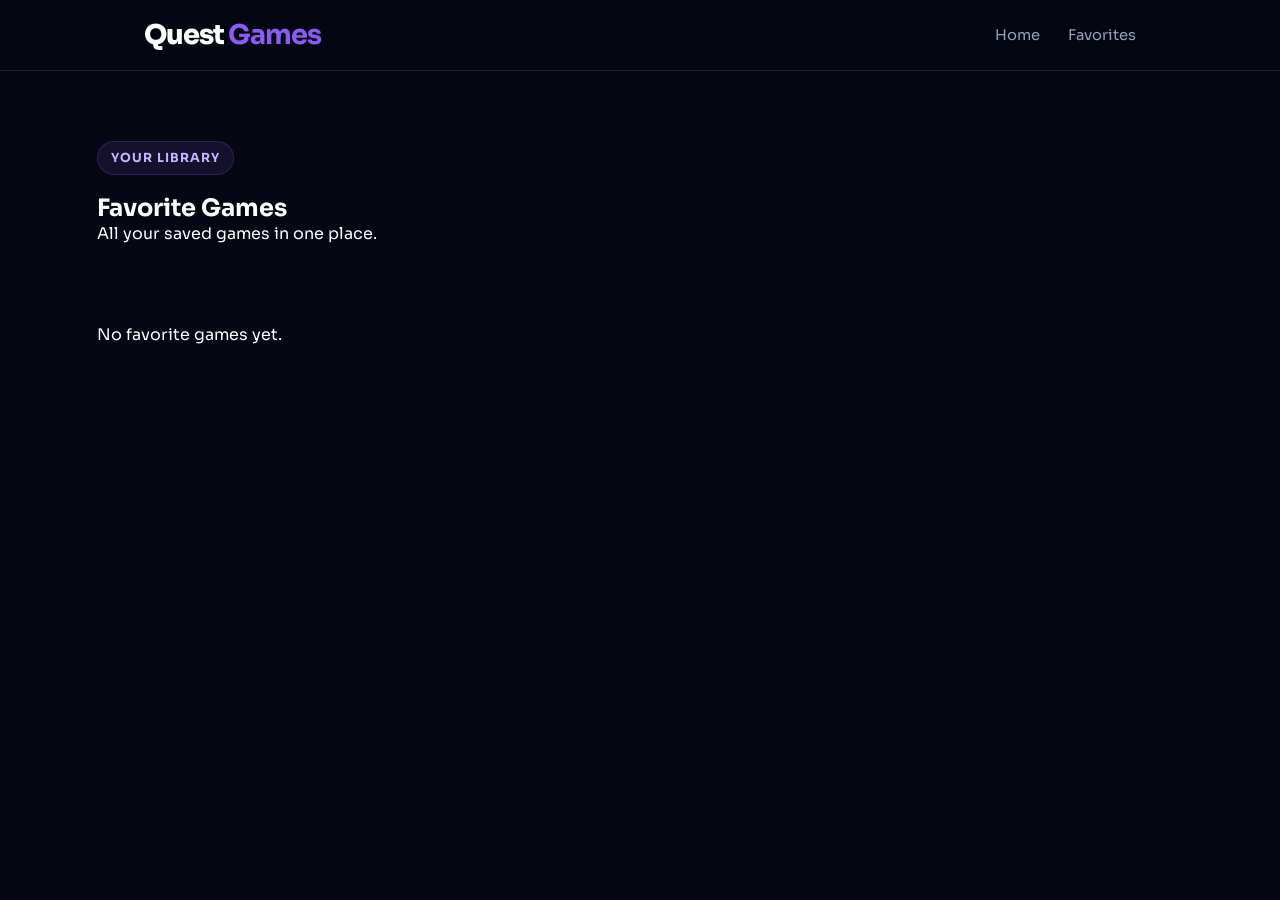
==== favorites.html @ fe23a48d "Update V1.0" ====
<!DOCTYPE html>
<html lang="en">
<head>
  <meta charset="UTF-8" />
  <meta name="viewport" content="width=device-width, initial-scale=1.0" />
  <title>Favorites • Quest Games</title>
  <link rel="stylesheet" href="./css/style.css" />
  <link rel="stylesheet" href="./css/responsive.css" />
</head>
<body>
  <header class="header">
    <nav class="navbar">
      <a href="./index.html" class="logo">
        <div class="logo-text">
          <strong>Quest</strong>
          <span>Games</span>
        </div>
      </a>
      <ul class="nav-links">
        <li><a href="./index.html">Home</a></li>
        <li><a href="./favorites.html">Favorites</a></li>
      </ul>
    </nav>
  </header>
  <main class="favorites-page">
    <section class="favorites-hero">
      <span class="eyebrow">
        Your Library
      </span>
      <h1>
        Favorite Games
      </h1>
      <p>
        All your saved games in one place.
      </p>
    </section>
    <section class="games-section">
      <div class="games-grid" id="favoritesGrid">
        
      </div>
    </section>
  </main>
  <script src="./js/favorites.js"></script>
</body>
</html>
---- css/style.css ----
@import url("https://fonts.googleapis.com/css2?family=Sora:wght@400;500;600;700;800&display=swap");

/* ============================= */
/* ROOT / VARIÁVEIS */
/* ============================= */
:root {
  --bg: #050712;
  --bg-soft: #0b1020;
  --card: rgba(255, 255, 255, 0.06);
  --card-strong: rgba(255, 255, 255, 0.1);
  --text: #ffffff;
  --muted: #94a3b8;
  --border: rgba(255, 255, 255, 0.1);
  --primary: #8b5cf6;
  --secondary: #06b6d4;
  --pink: #ec4899;
  --radius: 24px;
  --transition: 0.3s ease;
}

/* ============================= */
/* RESET / BASE */
/* ============================= */
* {
  margin: 0;
  padding: 0;
  box-sizing: border-box;
}

html {
  scroll-behavior: smooth;
}

body {
  min-height: 100vh;
  font-family: "Sora", sans-serif;
  background: var(--bg);
  color: var(--text);
  overflow-x: hidden;
}

a {
  color: inherit;
  text-decoration: none;
}

button,
input {
  font-family: inherit;
}

button {
  cursor: pointer;
  border: none;
}

/* ============================= */
/* BACKGROUND DA PÁGINA */
/* ============================= */
.page-bg {
  position: fixed;
  inset: 0;
  z-index: -1;
  background:
    radial-gradient(circle at top left, rgba(139, 92, 246, 0.28), transparent 32%),
    radial-gradient(circle at top right, rgba(6, 182, 212, 0.2), transparent 28%),
    radial-gradient(circle at bottom, rgba(236, 72, 153, 0.12), transparent 30%),
    linear-gradient(135deg, #050712 0%, #080b18 45%, #111133 100%);
}

.page-bg::before {
  content: "";
  position: absolute;
  inset: 0;
  background-image:
    linear-gradient(rgba(255, 255, 255, 0.025) 1px, transparent 1px),
    linear-gradient(90deg, rgba(255, 255, 255, 0.025) 1px, transparent 1px);
  background-size: 72px 72px;
  mask-image: linear-gradient(to bottom, black, transparent 85%);
}

/* ============================= */
/* HEADER */
/* ============================= */
.header {
  position: sticky;
  top: 0;
  z-index: 20;
  padding: 18px 6%;
  backdrop-filter: blur(18px);
  background: rgba(5, 7, 18, 0.72);
  border-bottom: 1px solid var(--border);
}

.navbar {
  max-width: 1240px;
  margin: 0 auto;
  padding: 0 6%;
  display: flex;
  align-items: center;
  justify-content: space-between;
  gap: 32px;
}

/* ============================= */
/* LOGO */
/* ============================= */
.logo {
  display: flex;
  align-items: center;
  gap: 12px;
}

.logo img {
  width: 38px;
  height: 38px;
  object-fit: contain;
  display: block;
}

.logo-text {
  display: flex;
  align-items: baseline;
  gap: 4px;
  font-size: 1.70rem;
  letter-spacing: -0.04em;
}

.logo-text strong {
  color: #ffffff;
  font-weight: 800;
}

.logo-text span {
  color: rgb(138, 92, 246);
  font-weight: 700;
}

/* ============================= */
/* NAV LINKS */
/* ============================= */
.nav-links {
  list-style: none;
  display: flex;
  align-items: center;
  gap: 28px;
  color: var(--muted);
  font-size: 0.92rem;
}

.nav-links a {
  transition: var(--transition);
}

.nav-links a:hover {
  color: var(--text);
}

.nav-right {
  display: flex;
  align-items: center;
  gap: 14px;
}

/* ============================= */
/* LANGUAGE SWITCHER */
/* ============================= */
.language-switcher {
  display: flex;
  padding: 4px;
  border: 1px solid var(--border);
  border-radius: 999px;
  background: rgba(255, 255, 255, 0.04);
}

.language-switcher button {
  padding: 8px 12px;
  border-radius: 999px;
  background: transparent;
  color: var(--muted);
  font-size: 0.75rem;
  transition: var(--transition);
}

.language-switcher button:hover {
  color: var(--text);
  background: rgba(255, 255, 255, 0.08);
}

/* ============================= */
/* BOTÕES */
/* ============================= */
.nav-button,
.primary-button,
.secondary-button {
  display: inline-flex;
  align-items: center;
  justify-content: center;
  min-height: 44px;
  padding: 0 18px;
  border-radius: 999px;
  font-weight: 600;
  transition: var(--transition);
}

.nav-button,
.primary-button {
  background: linear-gradient(135deg, var(--primary), var(--secondary));
  color: white;
  box-shadow: 0 0 28px rgba(139, 92, 246, 0.32);
}

.nav-button:hover,
.primary-button:hover {
  transform: translateY(-2px);
  box-shadow: 0 0 38px rgba(139, 92, 246, 0.5);
}

.secondary-button {
  color: var(--text);
  border: 1px solid var(--border);
  background: rgba(255, 255, 255, 0.05);
}

.secondary-button:hover {
  background: rgba(255, 255, 255, 0.1);
  transform: translateY(-2px);
}

/* ============================= */
/* LAYOUT PRINCIPAL */
/* ============================= */
main {
  max-width: 1240px;
  margin: 0 auto;
  padding: 70px 6% 0;
}

/* ============================= */
/* HERO */
/* ============================= */
.hero {
  min-height: 620px;
  display: grid;
  grid-template-columns: 1.05fr 0.95fr;
  align-items: center;
  gap: 56px;
}

.eyebrow {
  display: inline-flex;
  margin-bottom: 18px;
  padding: 8px 13px;
  border-radius: 999px;
  color: #c4b5fd;
  font-size: 0.78rem;
  font-weight: 700;
  letter-spacing: 0.08em;
  text-transform: uppercase;
  background: rgba(139, 92, 246, 0.12);
  border: 1px solid rgba(139, 92, 246, 0.22);
}

.hero h1 {
  max-width: 760px;
  font-size: clamp(3rem, 7vw, 6.4rem);
  line-height: 0.95;
  letter-spacing: -0.08em;
  margin-bottom: 24px;
}

.hero p {
  max-width: 620px;
  color: var(--muted);
  font-size: 1.05rem;
  line-height: 1.8;
}

.hero-actions {
  margin-top: 34px;
  display: flex;
  align-items: center;
  gap: 14px;
  flex-wrap: wrap;
}

/* ============================= */
/* HERO CARD */
/* ============================= */
.hero-card {
  position: relative;
  min-height: 520px;
  border-radius: 36px;
  overflow: hidden;
  background-size: cover;
  background-position: center;
  border: 1px solid var(--border);
  box-shadow:
    0 30px 80px rgba(0, 0, 0, 0.45),
    0 0 80px rgba(139, 92, 246, 0.22);
  transition: background-image 0.8s ease, transform 0.3s ease;
}

.hero-card::before {
  content: "";
  position: absolute;
  inset: 18px;
  border-radius: 28px;
  border: 1px solid rgba(255, 255, 255, 0.1);
  pointer-events: none;
}

.hero-card-overlay {
  position: absolute;
  inset: 0;
  background:
    radial-gradient(circle at top right, rgba(139, 92, 246, 0.5), transparent 38%),
    radial-gradient(circle at bottom left, rgba(6, 182, 212, 0.35), transparent 35%);
}

.hero-card-content {
  position: absolute;
  left: 32px;
  right: 32px;
  bottom: 32px;
}

.hero-card-content > span {
  color: #c4b5fd;
  font-size: 0.8rem;
  font-weight: 700;
  text-transform: uppercase;
  letter-spacing: 0.08em;
}

.hero-card-content h2 {
  margin-top: 10px;
  font-size: clamp(2rem, 4vw, 3.2rem);
  letter-spacing: -0.05em;
}

.hero-card-content p {
  margin-top: 10px;
  color: #cbd5e1;
}

/* ============================= */
/* HERO STATS */
/* ============================= */
.hero-stats {
  margin-top: 26px;
  display: grid;
  grid-template-columns: repeat(3, minmax(0, 1fr));
  gap: 10px;
}

.hero-stats div {
  padding: 14px 10px;
  border-radius: 20px;
  background: rgba(255, 255, 255, 0.08);
  backdrop-filter: blur(14px);
  border: 1px solid rgba(255, 255, 255, 0.1);
  min-width: 0;
}

.hero-stats strong {
  display: block;
  font-size: 1.2rem;
}

.hero-stats span {
  margin-top: 4px;
  display: block;
  color: var(--muted);
  font-size: 0.75rem;
  word-break: break-word;
}

/* ============================= */
/* SEÇÕES */
/* ============================= */
.search-section,
.games-section,
.categories-section {
  padding: 80px 0 0;
}

.section-header {
  margin-bottom: 28px;
  display: flex;
  align-items: end;
  justify-content: space-between;
  gap: 24px;
}

.section-header h2 {
  font-size: clamp(2rem, 4vw, 3.4rem);
  letter-spacing: -0.06em;
}

.section-header p {
  max-width: 480px;
  color: var(--muted);
  line-height: 1.7;
}

.section-link {
  color: #c4b5fd;
  font-weight: 700;
}

/* ============================= */
/* SEARCH BOX */
/* ============================= */
.search-box {
  display: flex;
  gap: 12px;
  padding: 12px;
  border-radius: 24px;
  background: rgba(255, 255, 255, 0.06);
  border: 1px solid var(--border);
  backdrop-filter: blur(16px);
}

.search-box input {
  flex: 1;
  min-height: 58px;
  padding: 0 18px;
  border: none;
  outline: none;
  border-radius: 18px;
  background: rgba(255, 255, 255, 0.06);
  color: var(--text);
  font-size: 1rem;
}

.search-box input::placeholder {
  color: #64748b;
}

.search-box button {
  min-width: 140px;
  border-radius: 18px;
  color: white;
  font-weight: 700;
  background: linear-gradient(135deg, var(--primary), var(--secondary));
  transition: var(--transition);
}

.search-box button:hover {
  transform: translateY(-2px);
  box-shadow: 0 0 30px rgba(139, 92, 246, 0.45);
}

/* ============================= */
/* GAMES GRID */
/* ============================= */
.games-grid {
  display: grid;
  grid-template-columns: repeat(4, 1fr);
  gap: 22px;
}

/* ============================= */
/* GAME CARD */
/* ============================= */
.game-card {
  position: relative;
  min-height: 330px;
  padding: 18px;
  display: flex;
  align-items: end;
  overflow: hidden;
  border-radius: var(--radius);
  background: var(--card);
  border: 1px solid var(--border);
  transition: var(--transition);
  cursor: pointer;
}

.game-card:hover {
  transform: translateY(-8px);
  border-color: rgba(139, 92, 246, 0.4);
  box-shadow: 0 24px 60px rgba(0, 0, 0, 0.35);
}

.game-card::before {
  content: "";
  position: absolute;
  inset: 0;
  background:
    linear-gradient(to top, rgba(5, 7, 18, 0.95), rgba(5, 7, 18, 0.08)),
    var(--game-image);
  background-size: cover;
  background-position: center;
  transition: var(--transition);
}

.game-card:hover::before {
  transform: scale(1.06);
}

.game-card-content {
  position: relative;
  z-index: 1;
}

.game-card-content span {
  color: #c4b5fd;
  font-size: 0.75rem;
  font-weight: 700;
}

.game-card-content h3 {
  margin-top: 8px;
  font-size: 1.25rem;
}

.game-card-content p {
  margin-top: 6px;
  color: var(--muted);
  font-size: 0.85rem;
}

/* ============================= */
/* FAVORITOS */
/* ============================= */
.favorite-button {
  position: absolute;
  top: 14px;
  right: 14px;
  z-index: 3;
  width: 38px;
  height: 38px;
  border-radius: 50%;
  border: 1px solid rgba(255, 255, 255, 0.14);
  background: rgba(0, 0, 0, 0.45);
  color: white;
  font-size: 1.1rem;
  cursor: pointer;
  backdrop-filter: blur(10px);
  transition: 0.25s ease;
}

.favorite-button:hover {
  transform: scale(1.1);
  background: rgba(139, 92, 246, 0.35);
}

/* ============================= */
/* CATEGORIAS */
/* ============================= */
.categories-grid {
  display: grid;
  grid-template-columns: repeat(6, 1fr);
  gap: 14px;
}

.category-card {
  min-height: 92px;
  border-radius: 22px;
  color: var(--text);
  font-weight: 700;
  background:
    linear-gradient(135deg, rgba(139, 92, 246, 0.14), rgba(6, 182, 212, 0.08));
  border: 1px solid var(--border);
  transition: var(--transition);
}

.category-card:hover {
  transform: translateY(-5px);
  border-color: rgba(139, 92, 246, 0.45);
  box-shadow: 0 18px 42px rgba(139, 92, 246, 0.16);
}

/* ============================= */
/* MODAL DO GAME */
/* ============================= */
.game-modal {
  position: fixed;
  inset: 0;
  background: rgba(0, 0, 0, 0.7);
  backdrop-filter: blur(12px);
  display: none;
  align-items: center;
  justify-content: center;
  z-index: 999;
}

.game-modal.active {
  display: flex;
}

.game-modal-content {
  width: 900px;
  max-width: 90%;
  background: #0b1020;
  border: 1px solid rgba(255, 255, 255, 0.08);
  border-radius: 24px;
  overflow: hidden;
}

.modal-banner {
  height: 320px;
  background-size: cover;
  background-position: center;
}

.modal-info {
  padding: 28px;
}

.close-modal {
  position: absolute;
  top: 30px;
  right: 30px;
  width: 42px;
  height: 42px;
  border: none;
  border-radius: 50%;
  background: rgba(255, 255, 255, 0.08);
  color: white;
  cursor: pointer;
}

/* ============================= */
/* MENU MOBILE */
/* ============================= */
.menu-button {
  display: none;
  width: 44px;
  height: 44px;
  border-radius: 50%;
  background: rgba(255, 255, 255, 0.06);
  color: white;
  font-size: 1.4rem;
}

.mobile-menu {
  position: fixed;
  inset: 0 0 0 auto;
  width: 340px;
  max-width: 85%;
  padding: 36px;
  background: rgba(11, 16, 32, 0.98);
  backdrop-filter: blur(18px);
  border-left: 1px solid rgba(255, 255, 255, 0.08);
  display: flex;
  flex-direction: column;
  gap: 28px;
  transform: translateX(100%);
  transition: 0.3s ease;
  z-index: 999;
}

.mobile-menu.active {
  transform: translateX(0);
}

.mobile-menu span {
  color: #a78bfa;
  font-size: 0.75rem;
  font-weight: 800;
  letter-spacing: 0.2em;
}

.mobile-menu a {
  font-size: 2rem;
  font-weight: 800;
}

.close-menu {
  align-self: flex-end;
  width: 44px;
  height: 44px;
  border-radius: 50%;
  background: rgba(255, 255, 255, 0.08);
  color: white;
  font-size: 1.2rem;
}

.mobile-menu-button {
  margin-top: auto;
  padding: 16px 20px;
  border-radius: 18px;
  text-align: center;
  background: linear-gradient(135deg, var(--primary), var(--secondary));
}

/* ============================= */
/* FOOTER */
/* ============================= */
.footer {
  max-width: 1240px;
  margin: 90px auto 0;
  padding: 30px 6%;
  color: var(--muted);
  border-top: 1px solid var(--border);
  text-align: center;
}

/* ============================= */
/* AUTOFILL INPUT */
/* ============================= */
input:-webkit-autofill,
input:-webkit-autofill:hover,
input:-webkit-autofill:focus {
  -webkit-box-shadow: 0 0 0px 1000px rgba(142, 39, 245, 0.055) inset;
  -webkit-text-fill-color: white;
  border: 1px solid var(--border);
  transition: background-color 5000s ease-in-out 0s;
}
---- css/responsive.css ----
@media (max-width: 1024px) {
  .navbar {
    padding: 0 24px;
  }

  .hero {
    grid-template-columns: 1fr;
    gap: 48px;
    padding-top: 60px;
  }

  .hero h1 {
    font-size: clamp(4rem, 12vw, 7rem);
  }

  .hero-card {
    max-width: 620px;
    width: 100%;
    margin: 0 auto;
  }

  .games-grid {
    grid-template-columns: repeat(3, 1fr);
  }

  .categories-grid {
    grid-template-columns: repeat(3, 1fr);
  }
}

@media (max-width: 780px) {
  .nav-links,
  .nav-right {
    display: none;
  }

  .menu-button {
    display: grid;
    place-items: center;
  }
  .navbar {
    min-height: 5px;
  }
  .logo-text {
    font-size: 1.50rem;
  }
  main {
    padding: 40px 20px 0;
  }
  .hero {
    padding-top: 40px;
  }
  .hero h1 {
    font-size: clamp(3.4rem, 16vw, 5.2rem);
    line-height: 0.95;
  }
  .hero p {
    font-size: 0.95rem;
  }
  .hero-actions {
    flex-direction: column;
    align-items: stretch;
  }
  .primary-button,
  .secondary-button {
    width: 100%;
  }


  .search-box {
    flex-direction: column;
  }
  .search-box button {
    min-height: 54px;
  }
  .games-grid {
    grid-template-columns: repeat(2, 1fr);
  }
  .categories-grid {
    grid-template-columns: repeat(2, 1fr);
  }
  .section-header {
    align-items: flex-start;
    flex-direction: column;
  }
}
@media (max-width: 480px) {
  .language-switcher,
  .nav-button {
    display: none;
  }
  .hero h1 {
    font-size: 3.2rem;
  }

  .hero-card-content {
    left: 22px;
    right: 22px;
    bottom: 22px;
  }

  .games-grid,
  .categories-grid {
    grid-template-columns: 1fr;
  }
  .game-card {
    min-height: 360px;
  }
  .game-modal-content {
    max-width: 94%;
    max-height: 88vh;
    overflow-y: auto;
  }
  .modal-banner {
    height: 220px;
  }
  .modal-info {
    padding: 20px;
  }
  .modal-info h2 {
    font-size: 1.8rem;
  }
}
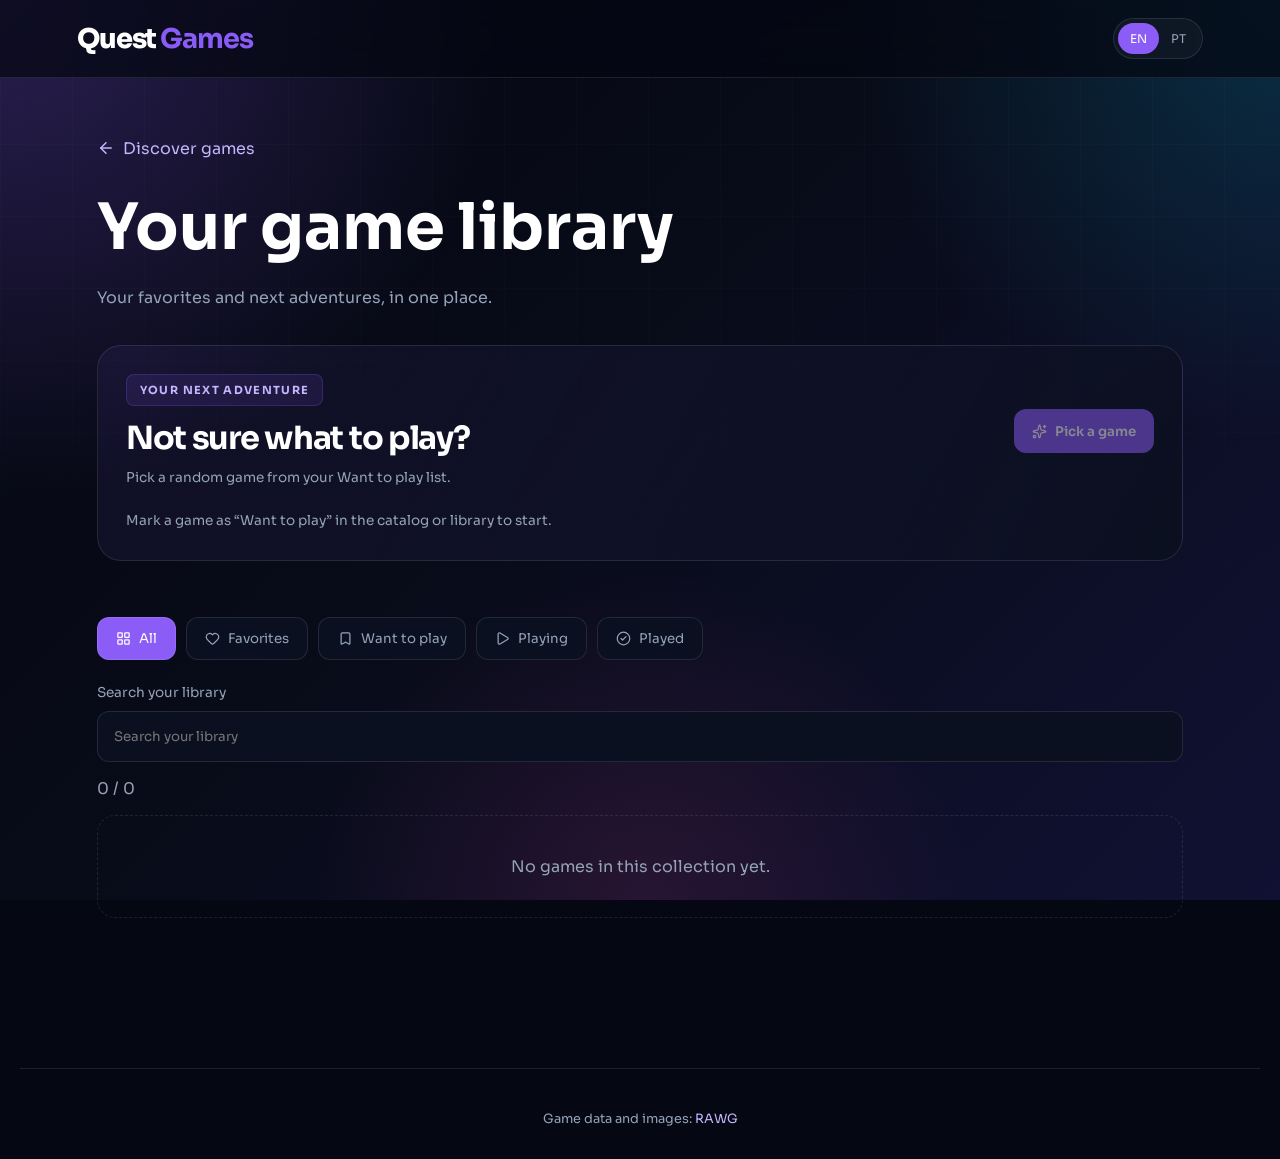
==== commit f0a5ae4c: "..." ====
--- a/favorites.html
+++ b/favorites.html
@@ -3,43 +3,67 @@
 <head>
   <meta charset="UTF-8" />
   <meta name="viewport" content="width=device-width, initial-scale=1.0" />
-  <title>Favorites • Quest Games</title>
+  <title>Library • Quest Games</title>
+  <link rel="icon" href="./assets/fav.png" />
   <link rel="stylesheet" href="./css/style.css" />
   <link rel="stylesheet" href="./css/responsive.css" />
 </head>
 <body>
+  <div class="page-bg"></div>
   <header class="header">
     <nav class="navbar">
-      <a href="./index.html" class="logo">
-        <div class="logo-text">
-          <strong>Quest</strong>
-          <span>Games</span>
-        </div>
-      </a>
-      <ul class="nav-links">
-        <li><a href="./index.html">Home</a></li>
-        <li><a href="./favorites.html">Favorites</a></li>
-      </ul>
+      <a href="./index.html" class="logo"><div class="logo-text"><strong>Quest</strong><span>Games</span></div></a>
+      <div class="language-switcher"><button data-lang="en">EN</button><button data-lang="pt-BR">PT</button></div>
     </nav>
   </header>
   <main class="favorites-page">
     <section class="favorites-hero">
-      <span class="eyebrow">
-        Your Library
-      </span>
-      <h1>
-        Favorite Games
-      </h1>
-      <p>
-        All your saved games in one place.
-      </p>
+      <a href="./index.html" class="back-button"><span class="icon" data-icon="arrow-left" aria-hidden="true"></span><span data-i18n="library.home">Discover games</span></a>
+      <h1 data-i18n="library.title">Your game library</h1>
+      <p data-i18n="library.description">Your favorites and next adventures, in one place.</p>
     </section>
-    <section class="games-section">
-      <div class="games-grid" id="favoritesGrid">
-        
+    <section class="game-picker" aria-labelledby="pickerTitle">
+      <div class="picker-intro">
+        <span class="eyebrow" data-i18n="picker.eyebrow">Your next adventure</span>
+        <h2 id="pickerTitle" data-i18n="picker.title">Not sure what to play?</h2>
+        <p data-i18n="picker.description">Pick a random game from your Want to play list.</p>
       </div>
+      <button id="pickGame" class="primary-button" type="button">
+        <span class="icon" data-icon="sparkles" aria-hidden="true"></span>
+        <span id="pickGameLabel" data-i18n="picker.button">Pick a game</span>
+      </button>
+      <p id="pickerNotice" class="picker-notice" role="status" aria-live="polite"></p>
+      <article id="pickerResult" class="picker-result" hidden>
+        <img id="pickerImage" alt="" loading="lazy" />
+        <div class="picker-result-info">
+          <span class="eyebrow" data-i18n="picker.result">Your next game</span>
+          <h3 id="pickerGameTitle"></h3>
+          <p id="pickerGameMeta"></p>
+          <a id="pickerDetails" class="secondary-button">
+            <span class="icon" data-icon="external-link" aria-hidden="true"></span>
+            <span data-i18n="picker.details">View game details</span>
+          </a>
+        </div>
+      </article>
+    </section>
+    <section class="games-section" aria-label="Library">
+      <div class="library-tabs" role="group" aria-label="Collections">
+        <button data-filter="all" aria-pressed="true"><span class="icon" data-icon="layout-grid" aria-hidden="true"></span><span data-i18n="library.all">All</span></button>
+        <button data-filter="favorites" aria-pressed="false"><span class="icon" data-icon="heart" aria-hidden="true"></span><span data-i18n="library.favorites">Favorites</span></button>
+        <button data-filter="want" aria-pressed="false"><span class="icon" data-icon="bookmark" aria-hidden="true"></span><span data-i18n="library.want">Want to play</span></button>
+        <button data-filter="playing" aria-pressed="false"><span class="icon" data-icon="play" aria-hidden="true"></span><span data-i18n="library.playing">Playing</span></button>
+        <button data-filter="played" aria-pressed="false"><span class="icon" data-icon="circle-check" aria-hidden="true"></span><span data-i18n="library.played">Played</span></button>
+      </div>
+      <label for="librarySearch" class="library-search-label" data-i18n="library.search">Search your library</label>
+      <input id="librarySearch" type="search" class="library-search" data-i18n-placeholder="library.search" placeholder="Search your library" />
+      <p id="libraryCount" class="library-count" role="status"></p>
+      <div class="games-grid" id="favoritesGrid"></div>
     </section>
   </main>
+  <footer class="footer"><p class="data-credit"><span data-i18n="footer.credit">Game data and images:</span> <a href="https://rawg.io/" target="_blank" rel="noopener noreferrer">RAWG</a></p></footer>
+  <script src="./js/i18n.js"></script>
+  <script src="./js/library.js"></script>
   <script src="./js/favorites.js"></script>
+  <script src="./js/picker.js"></script>
 </body>
-</html>+</html>
--- a/css/style.css
+++ b/css/style.css
@@ -639,25 +639,30 @@
 .mobile-menu {
   position: fixed;
   inset: 0 0 0 auto;
-  width: 340px;
-  max-width: 85%;
-  padding: 36px;
+  width: min(320px, calc(100vw - 24px));
+  max-width: 100%;
+  height: 100dvh;
+  padding: max(20px, env(safe-area-inset-top)) 20px max(20px, env(safe-area-inset-bottom));
   background: rgba(11, 16, 32, 0.98);
   backdrop-filter: blur(18px);
-  border-left: 1px solid rgba(255, 255, 255, 0.08);
+  border-left: 1px solid var(--border);
+  box-shadow: -20px 0 60px rgba(0, 0, 0, .3);
   display: flex;
   flex-direction: column;
-  gap: 28px;
+  gap: 10px;
+  overflow-y: auto;
+  visibility: hidden;
   transform: translateX(100%);
-  transition: 0.3s ease;
+  transition: transform .25s ease, visibility .25s;
   z-index: 999;
 }
 
 .mobile-menu.active {
+  visibility: visible;
   transform: translateX(0);
 }
 
-.mobile-menu span {
+.mobile-menu > span {
   color: #a78bfa;
   font-size: 0.75rem;
   font-weight: 800;
@@ -665,9 +670,18 @@
 }
 
 .mobile-menu a {
-  font-size: 2rem;
-  font-weight: 800;
-}
+  min-height: 48px;
+  padding: 12px;
+  border-radius: 12px;
+  font-size: 1rem;
+  line-height: 1.4;
+  font-weight: 600;
+  transition: background .2s ease;
+}
+.mobile-menu > a:hover { background: rgba(139, 92, 246, .12); }
+.mobile-menu > span { margin: 8px 12px 2px; }
+.mobile-menu > a span[data-i18n] { min-width: 0; }
+.mobile-menu .icon { color: #a78bfa; }
 
 .close-menu {
   align-self: flex-end;
@@ -679,13 +693,19 @@
   font-size: 1.2rem;
 }
 
-.mobile-menu-button {
+.mobile-menu a.mobile-menu-button {
   margin-top: auto;
-  padding: 16px 20px;
-  border-radius: 18px;
+  flex-shrink: 0;
+  min-height: 48px;
+  justify-content: center;
+  padding: 14px 16px;
+  border-radius: 12px;
+  font-size: .9rem;
   text-align: center;
-  background: linear-gradient(135deg, var(--primary), var(--secondary));
-}
+  background: var(--primary);
+}
+.mobile-menu a.mobile-menu-button:hover { background: #7c3aed; }
+.mobile-menu a.mobile-menu-button .icon { color: white; }
 
 /* ============================= */
 /* FOOTER */
@@ -710,3 +730,136 @@
   border: 1px solid var(--border);
   transition: background-color 5000s ease-in-out 0s;
 }
+
+.mobile-language-switcher {
+  display: flex;
+  gap: 6px;
+  margin: 8px 0 14px;
+  padding: 4px;
+  border: 1px solid var(--border);
+  border-radius: 12px;
+  background: rgba(255, 255, 255, .03);
+}
+
+.mobile-language-switcher button {
+  flex: 1;
+  min-height: 40px;
+  padding: 8px 12px;
+  border-radius: 8px;
+  background: transparent;
+  color: var(--muted);
+  font-size: .75rem;
+  font-weight: 600;
+}
+
+/* Keyboard navigation and detail pages */
+:focus-visible { outline: 3px solid var(--secondary); outline-offset: 5px; }
+.language-switcher button.active, .mobile-language-switcher button.active { background: var(--primary); color: white; }
+.game-modal-content { position: relative; max-height: 90dvh; overflow-y: auto; }
+.close-modal { top: 16px; right: 16px; z-index: 2; background: #0b1020; }
+.modal-info p { margin-top: 16px; line-height: 1.8; color: var(--muted); }
+.modal-meta { display: flex; flex-wrap: wrap; gap: 20px; margin-top: 20px; }
+.game-banner { height: clamp(220px, 40vw, 460px); background: var(--bg-soft) center / cover; border-radius: var(--radius); margin-bottom: 28px; }
+.game-info h1, .favorites-hero h1 { font-size: clamp(2rem, 5vw, 4rem); margin: 16px 0; }
+.game-info p, .favorites-hero p { color: var(--muted); line-height: 1.8; }
+.game-meta { display: flex; flex-wrap: wrap; gap: 28px; margin: 28px 0; }
+.game-meta span { display: block; margin-top: 8px; color: var(--muted); }
+.back-button { display: inline-block; padding: 12px 0; color: #c4b5fd; }
+@media (prefers-reduced-motion: reduce) {
+  html { scroll-behavior: auto; }
+  *, *::before, *::after { transition: none !important; animation: none !important; }
+}
+
+.library-actions { display: flex; flex-wrap: wrap; align-items: center; gap: 12px; margin-top: 24px; }
+.library-actions p { flex-basis: 100%; margin: 0; font-size: .85rem; }
+.library-actions select, .library-card-select { padding: 12px; border: 1px solid var(--border); border-radius: 10px; background: #151b30; color: var(--text); font: inherit; max-width: 100%; }
+.library-tabs { display: flex; gap: 10px; flex-wrap: wrap; margin-bottom: 24px; }
+.library-tabs button { padding: 12px 18px; border-radius: 12px; border: 1px solid var(--border); color: var(--muted); background: var(--bg-soft); }
+.library-tabs button[aria-pressed="true"] { color: white; background: var(--primary); }
+.library-search-label { display: block; margin-bottom: 10px; color: var(--muted); font-size: .85rem; }
+.library-search { width: 100%; border: 1px solid var(--border); border-radius: 12px; padding: 16px; background: var(--bg-soft); color: white; }
+.library-count { color: var(--muted); margin: 16px 0; }
+.library-card-select { display: block; width: 100%; margin-top: 14px; font-size: .8rem; }
+.library-remove { background: transparent; color: #fda4af; padding: 12px 0 0; }
+.favorites-page .game-card-content { width: 100%; }
+.favorites-page .game-card { cursor: default; }
+.favorites-page .game-card h3 a:hover { text-decoration: underline; }
+.favorites-page { padding-bottom: 60px; }
+
+/* Locally hosted Lucide icons; license: assets/icons/LICENSE */
+.icon { display: inline-block; width: 1.15em; height: 1.15em; flex-shrink: 0; vertical-align: -.18em; background-color: currentColor; mask: var(--icon-url) center / contain no-repeat; -webkit-mask: var(--icon-url) center / contain no-repeat; }
+.icon[data-icon="arrow-left"] { --icon-url: url("../assets/icons/arrow-left.svg"); }
+.icon[data-icon="arrow-right"] { --icon-url: url("../assets/icons/arrow-right.svg"); }
+.icon[data-icon="bookmark"] { --icon-url: url("../assets/icons/bookmark.svg"); }
+.icon[data-icon="brain"] { --icon-url: url("../assets/icons/brain.svg"); }
+.icon[data-icon="calendar-days"] { --icon-url: url("../assets/icons/calendar-days.svg"); }
+.icon[data-icon="circle-check"] { --icon-url: url("../assets/icons/circle-check.svg"); }
+.icon[data-icon="compass"] { --icon-url: url("../assets/icons/compass.svg"); }
+.icon[data-icon="crosshair"] { --icon-url: url("../assets/icons/crosshair.svg"); }
+.icon[data-icon="external-link"] { --icon-url: url("../assets/icons/external-link.svg"); }
+.icon[data-icon="flame"] { --icon-url: url("../assets/icons/flame.svg"); }
+.icon[data-icon="gamepad-2"] { --icon-url: url("../assets/icons/gamepad-2.svg"); }
+.icon[data-icon="heart"] { --icon-url: url("../assets/icons/heart.svg"); }
+.icon[data-icon="layout-grid"] { --icon-url: url("../assets/icons/layout-grid.svg"); }
+.icon[data-icon="library"] { --icon-url: url("../assets/icons/library.svg"); }
+.icon[data-icon="map"] { --icon-url: url("../assets/icons/map.svg"); }
+.icon[data-icon="menu"] { --icon-url: url("../assets/icons/menu.svg"); }
+.icon[data-icon="play"] { --icon-url: url("../assets/icons/play.svg"); }
+.icon[data-icon="search"] { --icon-url: url("../assets/icons/search.svg"); }
+.icon[data-icon="sparkles"] { --icon-url: url("../assets/icons/sparkles.svg"); }
+.icon[data-icon="star"] { --icon-url: url("../assets/icons/star.svg"); }
+.icon[data-icon="swords"] { --icon-url: url("../assets/icons/swords.svg"); }
+.icon[data-icon="trash"] { --icon-url: url("../assets/icons/trash.svg"); }
+.icon[data-icon="wand-sparkles"] { --icon-url: url("../assets/icons/wand-sparkles.svg"); }
+.icon[data-icon="x"] { --icon-url: url("../assets/icons/x.svg"); }
+.nav-links a, .nav-button, .primary-button, .secondary-button, .search-box button, .category-card, .library-tabs button, .library-remove, .back-button { display: inline-flex; align-items: center; justify-content: center; gap: 8px; }
+.category-card { width: 100%; }
+.mobile-menu > a { display: flex; align-items: center; gap: 12px; }
+.mobile-menu > a .icon { width: 20px; height: 20px; }
+.mobile-menu > a span[data-i18n] { color: inherit; font-size: inherit; font-weight: inherit; letter-spacing: inherit; }
+.favorite-button, .close-modal, .close-menu { display: grid; place-items: center; }
+.favorite-button.is-favorite { color: #fda4af; }
+.favorite-button.is-favorite .icon { background-color: #fda4af; }
+.game-card-content p .icon { color: #facc15; }
+.modal-meta > span { display: inline-flex; align-items: center; gap: 8px; }
+.game-meta strong { display: inline-flex; align-items: center; gap: 8px; }
+
+.trending-source { color: var(--muted); font-size: .78rem; line-height: 1.6; margin: -12px 0 24px; }
+.trending-source a:hover { color: var(--text); text-decoration: underline; }
+
+/* Pick the next game from the backlog */
+.game-picker { display: flex; flex-wrap: wrap; align-items: center; gap: 20px; margin-top: 32px; padding: 28px; border: 1px solid var(--border); border-radius: 24px; background: linear-gradient(120deg, #8b5cf614, #0b1020); }
+.picker-intro { flex: 1 1 240px; }
+.picker-intro .eyebrow { margin-bottom: 12px; }
+.picker-intro h2 { font-size: clamp(1.4rem, 3vw, 2rem); letter-spacing: -.04em; }
+.picker-intro p, .picker-notice, .picker-result-info p { color: var(--muted); line-height: 1.7; font-size: .85rem; margin-top: 8px; }
+.game-picker > button { gap: 8px; flex-shrink: 0; }
+.picker-notice { flex-basis: 100%; margin: 0; }
+.picker-result { display: grid; grid-template-columns: minmax(0, 1fr) minmax(0, 1.4fr); width: 100%; overflow: hidden; border: 1px solid var(--border); border-radius: 16px; background: var(--bg); }
+.picker-result[hidden], .picker-result img[hidden] { display: none; }
+.picker-result img { width: 100%; height: 100%; min-height: 220px; object-fit: cover; }
+.picker-result-info { padding: 24px; grid-column: -2 / -1; }
+.picker-result-info h3 { font-size: 1.5rem; overflow-wrap: anywhere; }
+.picker-result-info .secondary-button { margin-top: 18px; font-size: .85rem; }
+@media (max-width: 600px) {
+  .game-picker { padding: 20px; gap: 16px; }
+  .game-picker > button { width: 100%; }
+  .picker-result { grid-template-columns: 1fr; }
+  .picker-result img { min-height: 0; height: 180px; }
+  .picker-result-info { padding: 20px; grid-column: 1; }
+}
+.picker-result:has(> img[hidden]) { grid-template-columns: 1fr; }
+.picker-result:has(> img[hidden]) .picker-result-info { grid-column: 1; }
+
+.game-picker > button:disabled { opacity: .5; cursor: not-allowed; transform: none; box-shadow: none; }
+
+/* Final layout polish */
+.game-card-content { width: 100%; min-width: 0; }
+.game-card-content > h3 { min-height: 2.7em; line-height: 1.35; display: -webkit-box; -webkit-box-orient: vertical; -webkit-line-clamp: 2; overflow: hidden; overflow-wrap: anywhere; }
+.game-card-content > p { line-height: 1.5; }
+.game-card-content > span { display: block; line-height: 1.5; }
+.hero-card[aria-busy="true"] { background-image: linear-gradient(145deg, #151b30, #0b1020); }
+.data-credit { margin-top: 10px; font-size: .8rem; line-height: 1.6; }
+.data-credit a, .footer-link { color: #c4b5fd; }
+.data-credit a:hover, .footer-link:hover { text-decoration: underline; }
+.game-meta strong .icon { margin-top: 0; color: inherit; }
--- a/css/responsive.css
+++ b/css/responsive.css
@@ -121,3 +121,71 @@
     font-size: 1.8rem;
   }
 }
+
+/* Refined discovery layout */
+.navbar { padding: 0; }
+main { padding-top: 48px; }
+.hero { min-height: 540px; gap: 40px; }
+.hero h1 { font-size: clamp(2.8rem, 5.2vw, 4.8rem); line-height: 1.06; letter-spacing: -.055em; }
+.hero p { font-size: 1rem; line-height: 1.75; }
+.hero-card { min-height: 480px; border-radius: 28px; }
+.hero-card-overlay { background: linear-gradient(180deg, transparent 30%, rgba(5,7,18,.65)); }
+.hero-stats strong { font-size: 1rem; overflow-wrap: anywhere; }
+.eyebrow { border-radius: 8px; font-size: .7rem; letter-spacing: .12em; }
+.nav-button, .primary-button { background: var(--primary); box-shadow: 0 8px 24px #8b5cf626; }
+.nav-button, .primary-button, .secondary-button { border-radius: 12px; }
+.section-header h2 { font-size: clamp(1.8rem, 3vw, 2.6rem); letter-spacing: -.045em; }
+.search-section { margin-top: 48px; padding: 28px; border: 1px solid var(--border); border-radius: 24px; background: #0b1020b3; }
+.search-section .section-header { margin-bottom: 20px; }
+.search-box { padding: 6px; border-radius: 16px; background: #05071280; }
+.search-box input { min-width: 0; min-height: 52px; background: transparent; }
+.search-box button { border-radius: 12px; background: var(--primary); }
+.games-section, .categories-section { padding-top: 56px; scroll-margin-top: 100px; }
+.search-section { scroll-margin-top: 100px; }
+.games-grid { gap: 18px; }
+.game-card { min-height: 290px; border-radius: 18px; }
+.game-card-content h3 { font-size: 1.08rem; line-height: 1.35; }
+.game-card-content p { font-size: .75rem; }
+.category-card { min-height: 64px; border-radius: 14px; background: var(--bg-soft); }
+.category-card.active { background: #8b5cf630; border-color: var(--primary); }
+.catalog-message { grid-column: 1 / -1; padding: 40px 24px; border: 1px dashed var(--border); border-radius: 18px; color: var(--muted); text-align: center; }
+.favorite-button[aria-pressed="true"] { color: #fda4af; background: #88133799; }
+@media (max-width: 1024px) {
+  .hero { grid-template-columns: 1fr 1fr; gap: 28px; padding-top: 0; }
+  .hero h1 { font-size: clamp(2.5rem, 5vw, 4rem); }
+  .hero-card { min-height: 440px; }
+  .hero-card-content { left: 22px; right: 22px; bottom: 22px; }
+  .hero-stats { grid-template-columns: repeat(2, minmax(0,1fr)); }
+  .hero-stats > div:last-child { grid-column: 1 / -1; }
+}
+@media (max-width: 780px) {
+  .header { padding: 14px 20px; }
+  .hero { grid-template-columns: 1fr; gap: 32px; }
+  .hero h1 { font-size: clamp(2.7rem, 9vw, 4.2rem); }
+  .hero-actions { flex-direction: row; }
+  .hero-actions a { width: auto; flex: 1; font-size: .82rem; padding: 12px; }
+  .hero-card { min-height: 380px; }
+  .hero-stats { grid-template-columns: repeat(3, minmax(0,1fr)); }
+  .hero-stats > div:last-child { grid-column: auto; }
+  .search-section { padding: 20px; margin-top: 36px; }
+  .games-grid { grid-template-columns: repeat(2,minmax(0,1fr)); gap: 12px; }
+  .game-card { min-height: 260px; padding: 14px; }
+  .categories-grid { grid-template-columns: repeat(2,minmax(0,1fr)); }
+}
+@media (max-width: 380px) {
+  .games-grid { grid-template-columns: 1fr; }
+  .hero-actions { flex-direction: column; }
+  .hero-actions a { width: 100%; }
+}
+
+@media (max-width: 780px) {
+  .hero-card-content h2 { font-size: clamp(1.6rem, 6vw, 2.4rem); line-height: 1.15; overflow-wrap: anywhere; }
+  .library-tabs { gap: 8px; }
+  .library-tabs button { min-height: 44px; padding: 10px 12px; font-size: .8rem; }
+  .library-actions > select { width: 100%; }
+  .library-actions > a { min-width: 0; white-space: normal; }
+  .footer { margin-top: 48px; padding: 24px 20px; font-size: .8rem; }
+}
+@media (max-height: 540px) {
+  .mobile-menu a.mobile-menu-button { margin-top: 12px; }
+}
